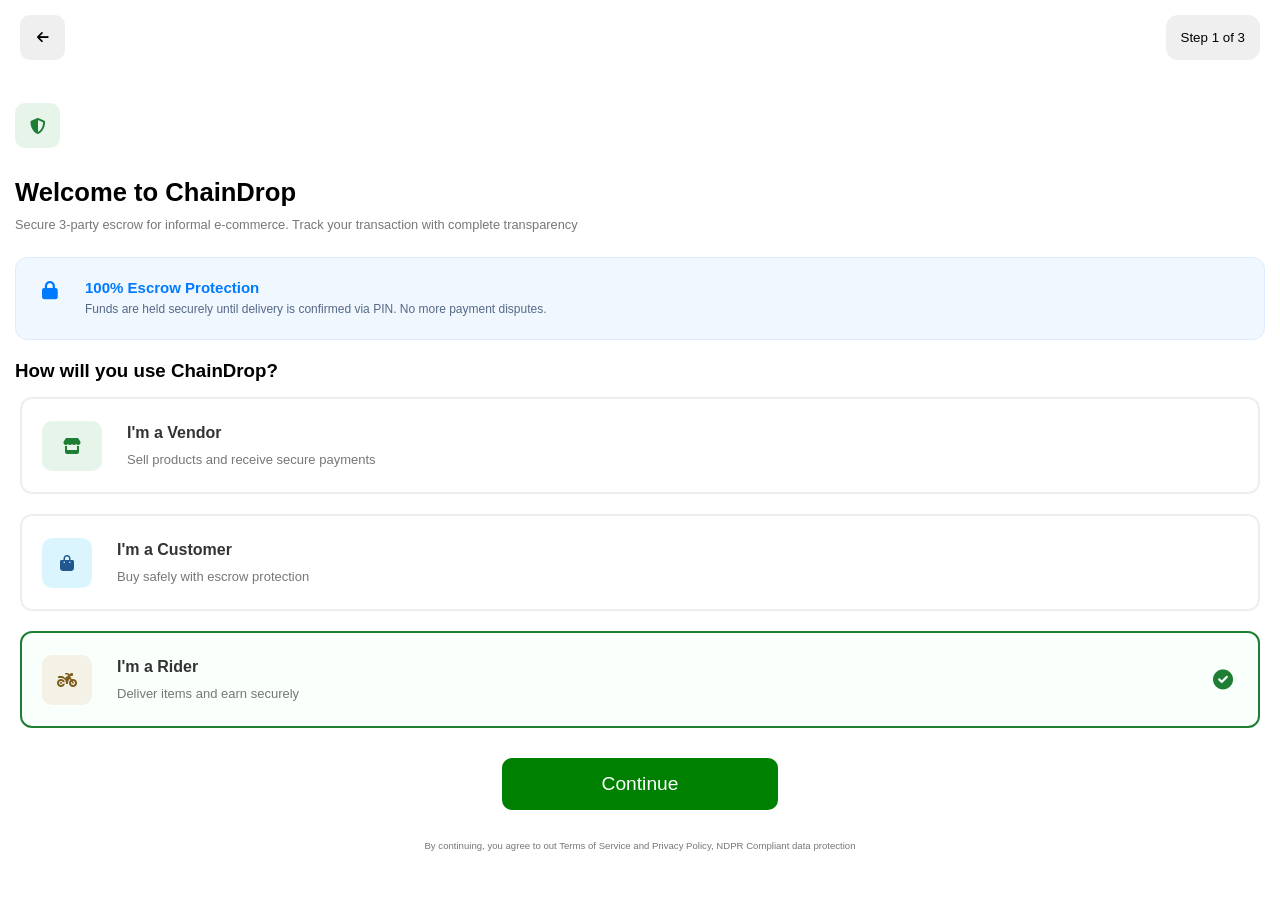
==== welcome.html @ dd6cfa6e "welcome users" ====
<!DOCTYPE html>
<html lang="en">
<head>
  <meta charset="UTF-8">
  <meta name="viewport" content="width=device-width, initial-scale=1.0">
  <title>Welcome to ChainDrop</title>
  <link rel="stylesheet" href="https://cdnjs.cloudflare.com/ajax/libs/font-awesome/6.0.0/css/all.min.css">
  <link rel="stylesheet" href="styles/welcome.css">
</head>
<body>
  <nav class="top-nav">
    <button class="back-button"><i class="fa-solid fa-arrow-left"></i></button>

    <button class="step-count">Step 1 of 3</button>
  </nav>
  

  <br>

  <main>
    <i class="fa-solid fa-shield shield"></i>

    <h1>Welcome to ChainDrop</h1>
    <p>Secure 3-party escrow for informal e-commerce. Track your transaction with complete transparency</p>
  </main> 
  
  <div class="escrow-banner">
  <div class="escrow-icon">
    <i class="fa-solid fa-lock"></i>
  </div>
  <div class="escrow-text">
    <h3>100% Escrow Protection</h3>
    <p>Funds are held securely until delivery is confirmed via PIN. No more payment disputes.</p>
  </div>
</div>

  <section>
    <h3>How will you use ChainDrop?</h3>
    <div class="selection-container">
      <label class="radio-card">
      <input type="radio" name="user_role" value="vendor" checked>
      
      <div class="card-content">
        <div class="icon-box vendor-bg">
          <i class="fa-solid fa-store"></i>
        </div>
        <div class="text-content">
          <span class="title">I'm a Vendor</span>
          <span class="subtitle">Sell products and receive secure payments</span>
        </div>
        <div class="check-mark">
          <i class="fa-solid fa-circle-check"></i>
        </div>
      </div>
    </label>
  </div>

  <div class="selection-container">
      <label class="radio-card">
      <input type="radio" name="user_role" value="vendor" checked>
      
      <div class="card-content">
        <div class="icon-box2 vendor-bg">
          <i class="fa-solid fa-bag-shopping"></i>
        </div>
        <div class="text-content">
          <span class="title">I'm a Customer</span>
          <span class="subtitle">Buy safely with escrow protection</span>
        </div>
        <div class="check-mark">
          <i class="fa-solid fa-circle-check"></i>
        </div>
      </div>
    </label>
  </div>

  <div class="selection-container">
      <label class="radio-card">
      <input type="radio" name="user_role" value="vendor" checked>
      
      <div class="card-content">
        <div class="icon-box3 vendor-bg">
          <i class="fa-solid fa-motorcycle"></i>
        </div>
        <div class="text-content">
          <span class="title">I'm a Rider</span>
          <span class="subtitle">Deliver items and earn securely</span>
        </div>
        <div class="check-mark">
          <i class="fa-solid fa-circle-check"></i>
        </div>
      </div>
    </label>
  </div>
</section>


  <button class="continue-button">Continue</button>

<footer>
  <p>By continuing, you agree to out Terms of Service and Privacy Policy, NDPR Compliant data protection</p>
</footer>
</body>
</html>
---- styles/welcome.css ----
*{
  margin: 5px;
  font-family: Arial, Helvetica, sans-serif;
}

html{
  margin: 0;
  padding: 0;
}

.top-nav{
  display: flex;
  flex-direction: row;
  align-items: center;
  justify-content: space-between;
  padding: 5px 5px;
  box-sizing: border-box;
}

.back-button {
  width: 45px;
  height: 45px;
  border: none;
  color: black;      /* Darker green icon */
  display: flex;
  align-items: center;
  justify-content: center;
  border-radius: 10px;
  margin-right: 15px
}

.step-count {
  border: none;
  background-color: none;
  padding: 15px;
  border-radius: 12px ;
}

.shield {
  width: 45px;
  height: 45px;
  background: #e6f4ea; /* Light green tint */
  color: #1e7e34;      /* Darker green icon */
  display: flex;
  align-items: center;
  justify-content: center;
  border-radius: 10px;
  margin-right: 15px;
  margin-bottom: 25px;
}

main {
  display: flex;
  flex-direction: column;
}

main h1 {
  color: black;
  font-size: 1.6em;
}

main p {
  color: #777;
  font-size: 0.8em;
}

.escrow-banner {
  display: flex;
  align-items: flex-start; /* Aligns icon to the top of the text block */
  background-color: #f0f7ff; /* Very light blue */
  border: 1px solid #ddecff; /* Slightly darker blue border */
  border-radius: 12px;
  padding: 16px;
  margin: 20px 10px;
  gap: 12px;
}

.escrow-icon {
  color: #007bff; /* Brighter blue for the icon */
  font-size: 18px;
  margin-top: 2px; /* Slight adjustment to align with the heading */
}

.escrow-text h3 {
  margin: 0 0 4px 0;
  font-size: 15px;
  color: #007bff; /* Matches the icon */
  font-weight: 700;
}

.escrow-text p {
  margin: 0;
  font-size: 12px;
  color: #556987; /* Muted grey-blue for readability */
  line-height: 1.5;
}

/* Container styling */
.selection-container {
  display: flex;
  flex-direction: column;
  gap: 15px;
  padding: 0;
  margin: 0;
}

/* Hide the default radio button */
.radio-card input[type="radio"] {
  display: none;
}

/* The Card Base Style */
.card-content {
  display: flex;
  align-items: center;
  padding: 15px;
  border: 2px solid #eee;
  border-radius: 12px;
  cursor: pointer;
  transition: 0.3s all ease;
  position: relative;
}

/* Styling the Icons and Text */
.icon-box {
  width: 60px;
  height: 50px;
  background: #e6f4ea; /* Light green tint */
  color: #1e7e34;      /* Darker green icon */
  display: flex;
  align-items: center;
  justify-content: center;
  border-radius: 10px;
  margin-right: 15px;
}

.icon-box2 {
  width: 50px;
  height: 50px;
  background: #dbf5ff; /* Light green tint */
  color: #20578e;      /* Darker green icon */
  display: flex;
  align-items: center;
  justify-content: center;
  border-radius: 10px;
  margin-right: 15px;
}


.icon-box3 {
  width: 50px;
  height: 50px;
  background: #f4f2e6; /* Light green tint */
  color: #7e5e1e;      /* Darker green icon */
  display: flex;
  align-items: center;
  justify-content: center;
  border-radius: 10px;
  margin-right: 15px;
}

.text-content {
  display: flex;
  flex-direction: column;
  flex-grow: 1;
}

.title {
  font-weight: bold;
  font-size: 16px;
  color: #333;
}

.subtitle {
  font-size: 13px;
  color: #777;
}

/* Hide checkmark by default */
.check-mark {
  color: #1e7e34;
  font-size: 20px;
  display: none; 
}

/* --- THE ACTIVE STATE --- */

/* When the radio is checked, change the card border */
input[type="radio"]:checked + .card-content {
  border-color: #1e7e34;
  background-color: #f9fffb;
}

/* When checked, show the checkmark */
input[type="radio"]:checked + .card-content .check-mark {
  display: block;
}

.button-container {
  display: flex;
  flex-direction: column;
  align-items: center;justify-content: center;
  margin: 0;
  width: 100px;
  max-width: 320px;
}

.continue-button{
  display: block;
  margin: 20px auto;
  padding: 15px 100px;
  border: none;
  border-radius: 10px;
  background-color: green;
  color: white;
  font-size: 1.2em;
}

footer {
  font-size: 0.6em;
  margin-top: 30px;
  color: #777; 
  text-align: center;
}
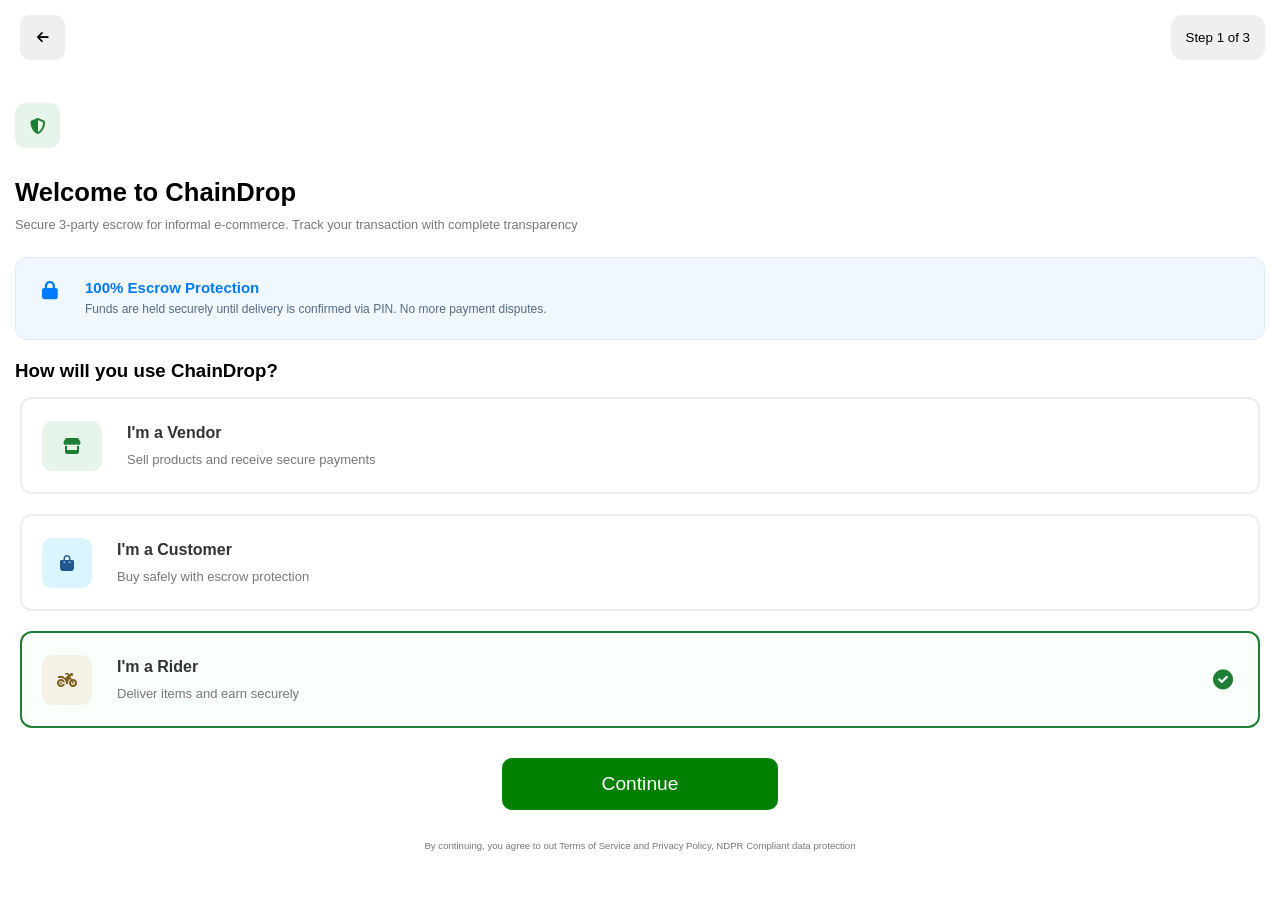
==== commit bff15446: "welcome page edits" ====
--- a/welcome.html
+++ b/welcome.html
@@ -9,7 +9,7 @@
 </head>
 <body>
   <nav class="top-nav">
-    <button class="back-button"><i class="fa-solid fa-arrow-left"></i></button>
+    <a href="index.html"><button class="back-button"><i class="fa-solid fa-arrow-left"></i></button></a>
 
     <button class="step-count">Step 1 of 3</button>
   </nav>
@@ -18,7 +18,7 @@
   <br>
 
   <main>
-    <i class="fa-solid fa-shield shield"></i>
+    <i class="fa-solid fa-shield shield "></i>
 
     <h1>Welcome to ChainDrop</h1>
     <p>Secure 3-party escrow for informal e-commerce. Track your transaction with complete transparency</p>
--- a/styles/welcome.css
+++ b/styles/welcome.css
@@ -13,7 +13,7 @@
   flex-direction: row;
   align-items: center;
   justify-content: space-between;
-  padding: 5px 5px;
+  padding: 0;
   box-sizing: border-box;
 }
 
@@ -196,14 +196,6 @@
   display: block;
 }
 
-.button-container {
-  display: flex;
-  flex-direction: column;
-  align-items: center;justify-content: center;
-  margin: 0;
-  width: 100px;
-  max-width: 320px;
-}
 
 .continue-button{
   display: block;
@@ -221,4 +213,8 @@
   margin-top: 30px;
   color: #777; 
   text-align: center;
+}
+
+a {
+  text-decoration: none;
 }
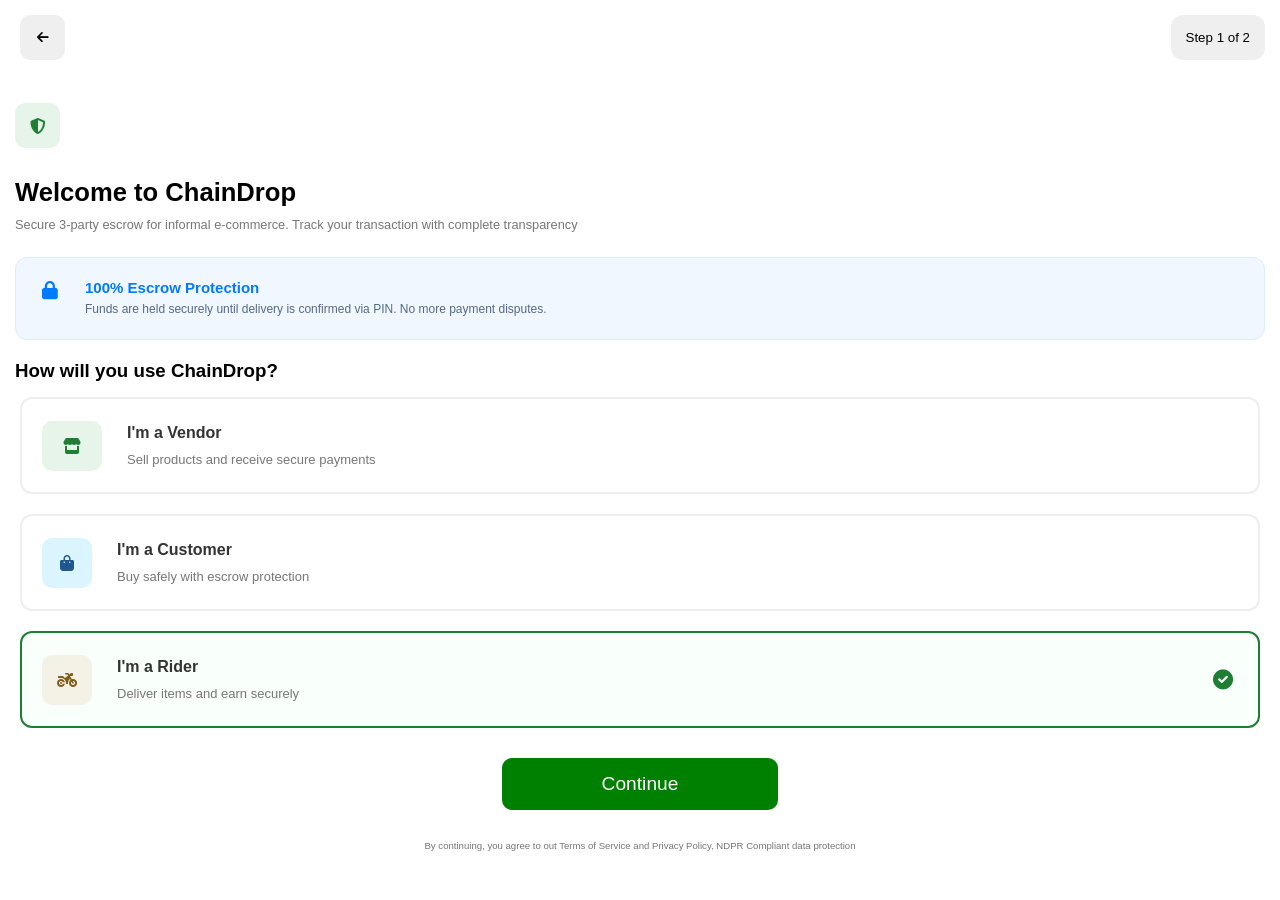
==== commit 42aeab98: "registration page" ====
--- a/welcome.html
+++ b/welcome.html
@@ -11,7 +11,7 @@
   <nav class="top-nav">
     <a href="index.html"><button class="back-button"><i class="fa-solid fa-arrow-left"></i></button></a>
 
-    <button class="step-count">Step 1 of 3</button>
+    <button class="step-count">Step 1 of 2</button>
   </nav>
   
 
